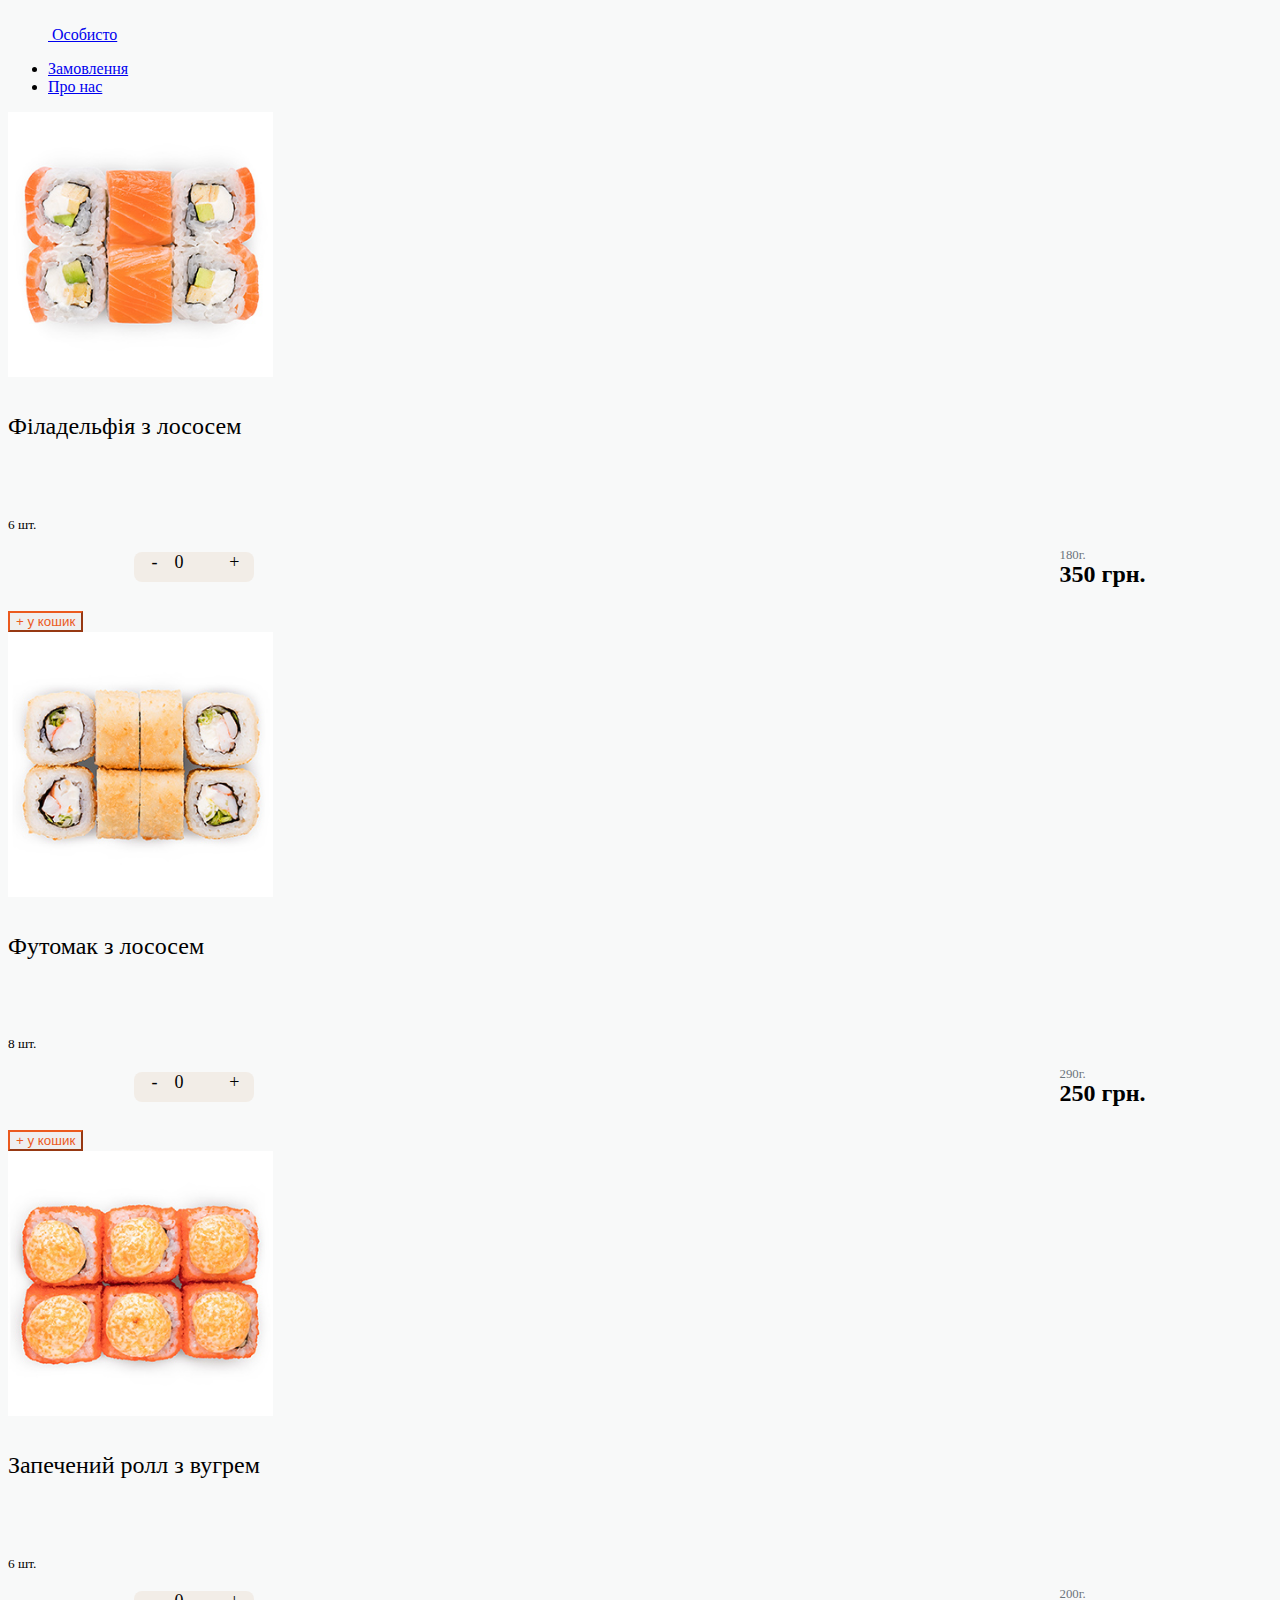
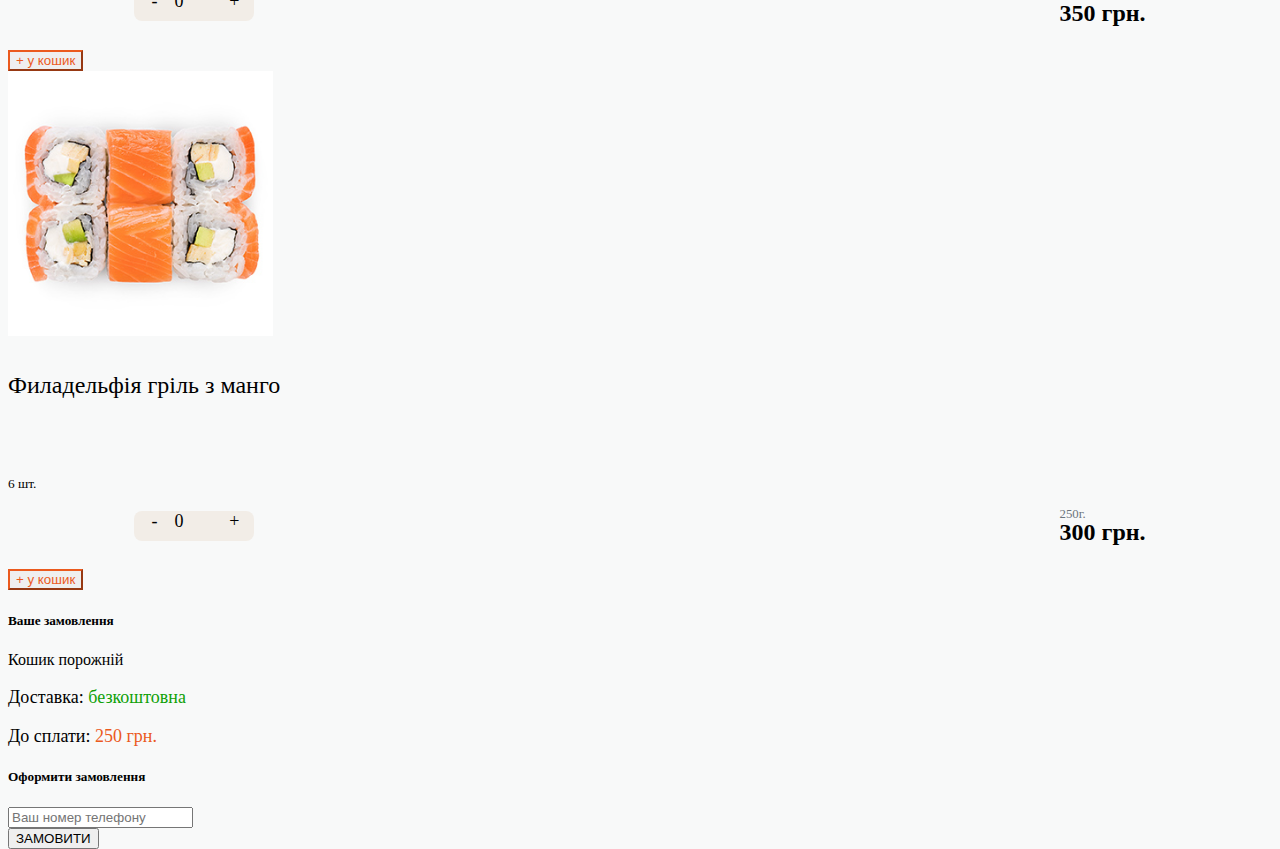
==== index.html @ 2ba21da2 "Add files via upload" ====
<!DOCTYPE html>
<html lang="en">

<head>
	<meta charset="UTF-8">
	<meta name="viewport" content="width=device-width, initial-scale=1.0, shrink-to-fit=no">
	<title>Особисто</title>
	<link rel="stylesheet" href="css/bootstrap.css">
	<link rel="stylesheet" href="css/main.css">

</head>

<body>
	<div class="container">
		<header class="d-flex flex-wrap justify-content-center py-3 mb-4 border-bottom">
		  <a href="/" class="d-flex align-items-center mb-3 mb-md-0 me-md-auto link-body-emphasis text-decoration-none">
			<svg class="bi me-2" width="40" height="32"><use xlink:href="#bootstrap"></use></svg>
			<span class="fs-4">Особисто</span>
		  </a>
	
		  <ul class="nav nav-pills">
			<li class="nav-item"><a href="#" class="nav-link active" aria-current="page">Замовлення</a></li>
			<li class="nav-item"><a href="#" class="nav-link">Про нас</a></li>
		  </ul>
		</header>
	  </div>


	<div class="container mb-5">
		<div class="row">
			<div class="col-md-8">
				<div class="row">

					<!-- Рол1 -->
					<div class="col-md-6">
						<div class="card mb-4" data-id="01">
							<img class="product-img" src="img/roll/philadelphia.jpg" alt="">
							<div class="card-body text-center">
								<h4 class="item-title">Філадельфія з лососем</h4>
								<p><small data-items-in-box class="text-muted">6 шт.</small></p>

								<div class="details-wrapper">
									<div class="items counter-wrapper">
										<div class="items__control" data-action="minus">-</div>
										<div class="items__current" data-counter>0</div>
										<div class="items__control" data-action="plus">+</div>
									</div>

									<div class="price">
										<div class="price__weight">180г.</div>
										<div class="price__currency">350 грн.</div>
									</div>
								</div>

								<button data-cart type="button" class="btn btn-block btn-outline-warning">+ у кошик</button>

							</div>
						</div>
					</div>
					<!-- // Рол1 -->

					<!-- Рол2 -->
					<div class="col-md-6">
						<div class="card mb-4" data-id="02">
							<img class="product-img" src="img/roll/california-tempura.jpg" alt="">
							<div class="card-body text-center">
								<h4 class="item-title">Футомак з лососем</h4>
								<p><small data-items-in-box class="text-muted">8 шт.</small></p>

								<div class="details-wrapper">
									<div class="items counter-wrapper">
										<div class="items__control" data-action="minus">-</div>
										<div class="items__current" data-counter>0</div>
										<div class="items__control" data-action="plus">+</div>
									</div>

									<div class="price">
										<div class="price__weight">290г.</div>
										<div class="price__currency">250 грн.</div>
									</div>
								</div>

								<button data-cart type="button" class="btn btn-block btn-outline-warning">+ у кошик</button>

							</div>
						</div>
					</div>
					<!-- // Рол2 -->

					<!-- Рол3 -->
					<div class="col-md-6">
						<div class="card mb-4" data-id="03">
							<img class="product-img" src="img/roll/zapech-california.jpg" alt="">
							<div class="card-body text-center">
								<h4 class="item-title">Запечений ролл з вугрем</h4>
								<p><small data-items-in-box class="text-muted">6 шт.</small></p>

								<div class="details-wrapper">
									<div class="items counter-wrapper">
										<div class="items__control" data-action="minus">-</div>
										<div class="items__current" data-counter>0</div>
										<div class="items__control" data-action="plus">+</div>
									</div>

									<div class="price">
										<div class="price__weight">200г.</div>
										<div class="price__currency">350 грн.</div>
									</div>

								</div>

								<button data-cart type="button" class="btn btn-block btn-outline-warning">+ у кошик</button>

							</div>
						</div>
					</div>
					<!-- // Рол3 -->

					<!-- Рол4 -->
					<div class="col-md-6">
						<div class="card mb-4" data-id="04">
							<img class="product-img" src="img/roll/philadelphia.jpg" alt="">
							<div class="card-body text-center">
								<h4 class="item-title">Филадельфія гріль з манго</h4>
								<p><small data-items-in-box class="text-muted">6 шт.</small></p>

								<div class="details-wrapper">
									<div class="items counter-wrapper">
										<div class="items__control" data-action="minus">-</div>
										<div class="items__current" data-counter>0</div>
										<div class="items__control" data-action="plus">+</div>
									</div>

									<div class="price">
										<div class="price__weight">250г.</div>
										<div class="price__currency">300 грн.</div>
									</div>

								</div>

								<button data-cart type="button" class="btn btn-block btn-outline-warning">
									+ у кошик
								</button>

							</div>
						</div>
					</div>
					<!-- // Рол4 -->

				</div>
			</div>
			<div class="col-md-4">

				<!-- КОШИК -->
				<div class="card mb-4">
					<div class="card-body">
						<h5 class="card-title">Ваше замовлення</h4>
						<div data-cart-empty class="alert alert-secondary" role="alert">
							Кошик порожній
						</div>
						<!-- cart-wrapper -->
						<div class="cart-wrapper">
						</div>
						<!-- // cart-wrapper -->

						<!-- Вартість замовлення -->
						<div class="cart-total">
							<p><span class="h5">Доставка:</span> <span class="delivery-cost free">безкоштовна</span> </p>
							<p><span class="h5">До сплати:</span> <span class="total-price">250</span> <span class="rouble">грн.</span></p>
						</div>
						<!-- // Вартість замовлення -->

					</div>

					<!-- Оформити замовлення -->
					<div id="order-form" class="card-body border-top">
						<h5 class="card-title">Оформити замовлення</h4>
						<form>
							<div class="form-group">
								<input type="text" class="form-control" placeholder="Ваш номер телефону">
							</div>
							<button type="submit" class="btn btn-primary">ЗАМОВИТИ</button>
						</form>
					</div>
					<!-- // Оформити замовлення -->

				</div>
				<!-- // Кошик -->


			</div>
		</div>
	</div>

	<!-- ВАШІ СКРИПТИ -->
	<script src = "js\my.js"></script>
	<script src = "js\koshik.js"></script>
</body>

</html>
---- css/main.css ----
body, html {
	background-color: #F8F9F9;
	height: 100%;
}

h3, h4 {
	font-family: 'Merriweather', serif;

}

.header {
	padding-top: 50px;
	padding-bottom: 50px;
}

.product-img {
	width: 265px;
	height: auto;
	margin-left: auto;
	margin-right: auto;
}

.item-title {
    font-size: 1.5rem;
    font-weight: 500;
	font-family: 'Merriweather', serif;
	height: 70px;
}

.details-wrapper {
	display: flex;
	justify-content: space-between;
	align-items: center;
	margin-bottom: 25px;
	width: 80%;
	margin-left: auto;
	margin-right: auto;
}

.items {
	font-family: 'Merriweather', serif;
	background: #f2ede7;
	border-radius: 8px;
	width: 120px;
	display: flex;
	font-size: 18px;
	height: 30px;
	overflow: hidden;
}

.items__control {
	width: 40px;
	cursor: pointer;
	transition: 0.2s ease-in;
	text-align: center;
}

.items__control:hover {
    background: #eb5a1e;
    color: #FFF;
}

.items__current {
	width: 40px;
}

/* items--small */
.items.items--small {
	width: 90px;
	font-size: 16px;
	height: 26px;
	text-align: center;
}

.items.items--small .items__control {
	width: 30px;
}

.items.items--small .items__current {
	width: 30px;
}

.price {
	text-align: left;
}

.price__weight {
	color: #6c757d!important;
	font-size: 80%;
	line-height: 1;
}

.price__currency {
	font-size: 1.5rem;
	font-weight: 600;
	line-height: 1;
}

.btn-outline-warning {
    color: #eb5a1e;
    border-color: #eb5a1e;
}

.btn-outline-warning:hover {
    color: #FFF;
    background-color: #eb5a1e;
    border-color: #eb5a1e;
}

.cart-item {

}

.cart-item__top {
	display: flex;
	align-items: flex-start;
	padding-bottom: 15px;
	border-bottom: 1px solid #dee2e6;
	margin-bottom: 15px;
}

.cart-item__img  {

}

.cart-item__img img {
	max-width: 100px;
	height: auto;
}

.cart-item__desc {
	padding-top: 15px;
	padding-left: 15px;
}

.cart-item__title {
	font-family: 'Merriweather', serif;
	font-size: 16px;
    line-height: 1.2;
	font-weight: 600;
	margin-bottom: 5px;
}

.cart-item__weight {
    color: #6c757d!important;
    font-size: 80%;
    line-height: 1;
    margin-bottom: 15px;
}

.cart-item__details {
	display: flex;
	justify-content: flex-start;
	align-items: center;
}

.cart-item__details .price__currency {
	font-size: 18px;
	margin-left: 15px;
}

.cart-total {
	font-size: 18px;
	font-weight: 500;
}

.delivery-cost {

}

.free {
	color: #0EA107;
}

.total-price {
	color: #EB5A1E;
}

.rouble {
	color: #EB5A1E;
}

.none {
	display: none;
}
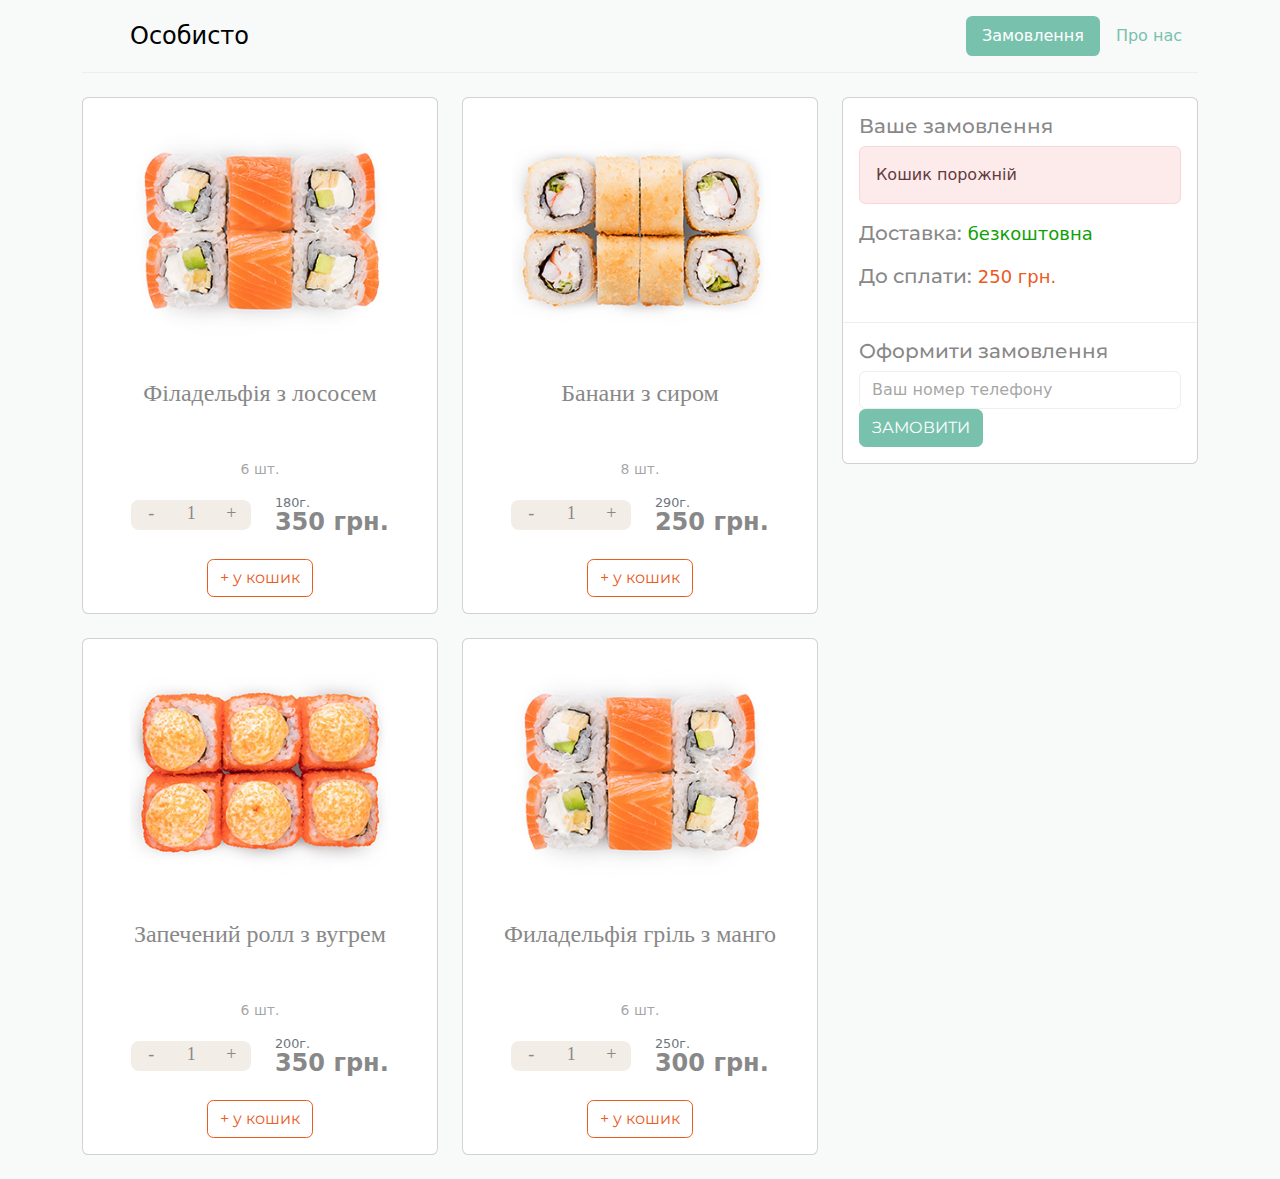
==== commit 33e8b31c: "Add files via upload" ====
--- a/index.html
+++ b/index.html
@@ -20,7 +20,7 @@
 	
 		  <ul class="nav nav-pills">
 			<li class="nav-item"><a href="#" class="nav-link active" aria-current="page">Замовлення</a></li>
-			<li class="nav-item"><a href="#" class="nav-link">Про нас</a></li>
+			<li class="nav-item"><a href="info.html" class="nav-link">Про нас</a></li>
 		  </ul>
 		</header>
 	  </div>
@@ -42,7 +42,7 @@
 								<div class="details-wrapper">
 									<div class="items counter-wrapper">
 										<div class="items__control" data-action="minus">-</div>
-										<div class="items__current" data-counter>0</div>
+										<div class="items__current" data-counter>1</div>
 										<div class="items__control" data-action="plus">+</div>
 									</div>
 
@@ -64,13 +64,13 @@
 						<div class="card mb-4" data-id="02">
 							<img class="product-img" src="img/roll/california-tempura.jpg" alt="">
 							<div class="card-body text-center">
-								<h4 class="item-title">Футомак з лососем</h4>
+								<h4 class="item-title">Банани з сиром</h4>
 								<p><small data-items-in-box class="text-muted">8 шт.</small></p>
 
 								<div class="details-wrapper">
 									<div class="items counter-wrapper">
 										<div class="items__control" data-action="minus">-</div>
-										<div class="items__current" data-counter>0</div>
+										<div class="items__current" data-counter>1</div>
 										<div class="items__control" data-action="plus">+</div>
 									</div>
 
@@ -98,7 +98,7 @@
 								<div class="details-wrapper">
 									<div class="items counter-wrapper">
 										<div class="items__control" data-action="minus">-</div>
-										<div class="items__current" data-counter>0</div>
+										<div class="items__current" data-counter>1</div>
 										<div class="items__control" data-action="plus">+</div>
 									</div>
 
@@ -127,7 +127,7 @@
 								<div class="details-wrapper">
 									<div class="items counter-wrapper">
 										<div class="items__control" data-action="minus">-</div>
-										<div class="items__current" data-counter>0</div>
+										<div class="items__current" data-counter>1</div>
 										<div class="items__control" data-action="plus">+</div>
 									</div>
 
--- a/css/main.css
+++ b/css/main.css
@@ -1,185 +1,185 @@
-body, html {
-	background-color: #F8F9F9;
-	height: 100%;
-}
-
-h3, h4 {
-	font-family: 'Merriweather', serif;
-
-}
-
-.header {
-	padding-top: 50px;
-	padding-bottom: 50px;
-}
-
-.product-img {
-	width: 265px;
-	height: auto;
-	margin-left: auto;
-	margin-right: auto;
-}
-
-.item-title {
-    font-size: 1.5rem;
-    font-weight: 500;
-	font-family: 'Merriweather', serif;
-	height: 70px;
-}
-
-.details-wrapper {
-	display: flex;
-	justify-content: space-between;
-	align-items: center;
-	margin-bottom: 25px;
-	width: 80%;
-	margin-left: auto;
-	margin-right: auto;
-}
-
-.items {
-	font-family: 'Merriweather', serif;
-	background: #f2ede7;
-	border-radius: 8px;
-	width: 120px;
-	display: flex;
-	font-size: 18px;
-	height: 30px;
-	overflow: hidden;
-}
-
-.items__control {
-	width: 40px;
-	cursor: pointer;
-	transition: 0.2s ease-in;
-	text-align: center;
-}
-
-.items__control:hover {
-    background: #eb5a1e;
-    color: #FFF;
-}
-
-.items__current {
-	width: 40px;
-}
-
-/* items--small */
-.items.items--small {
-	width: 90px;
-	font-size: 16px;
-	height: 26px;
-	text-align: center;
-}
-
-.items.items--small .items__control {
-	width: 30px;
-}
-
-.items.items--small .items__current {
-	width: 30px;
-}
-
-.price {
-	text-align: left;
-}
-
-.price__weight {
-	color: #6c757d!important;
-	font-size: 80%;
-	line-height: 1;
-}
-
-.price__currency {
-	font-size: 1.5rem;
-	font-weight: 600;
-	line-height: 1;
-}
-
-.btn-outline-warning {
-    color: #eb5a1e;
-    border-color: #eb5a1e;
-}
-
-.btn-outline-warning:hover {
-    color: #FFF;
-    background-color: #eb5a1e;
-    border-color: #eb5a1e;
-}
-
-.cart-item {
-
-}
-
-.cart-item__top {
-	display: flex;
-	align-items: flex-start;
-	padding-bottom: 15px;
-	border-bottom: 1px solid #dee2e6;
-	margin-bottom: 15px;
-}
-
-.cart-item__img  {
-
-}
-
-.cart-item__img img {
-	max-width: 100px;
-	height: auto;
-}
-
-.cart-item__desc {
-	padding-top: 15px;
-	padding-left: 15px;
-}
-
-.cart-item__title {
-	font-family: 'Merriweather', serif;
-	font-size: 16px;
-    line-height: 1.2;
-	font-weight: 600;
-	margin-bottom: 5px;
-}
-
-.cart-item__weight {
-    color: #6c757d!important;
-    font-size: 80%;
-    line-height: 1;
-    margin-bottom: 15px;
-}
-
-.cart-item__details {
-	display: flex;
-	justify-content: flex-start;
-	align-items: center;
-}
-
-.cart-item__detai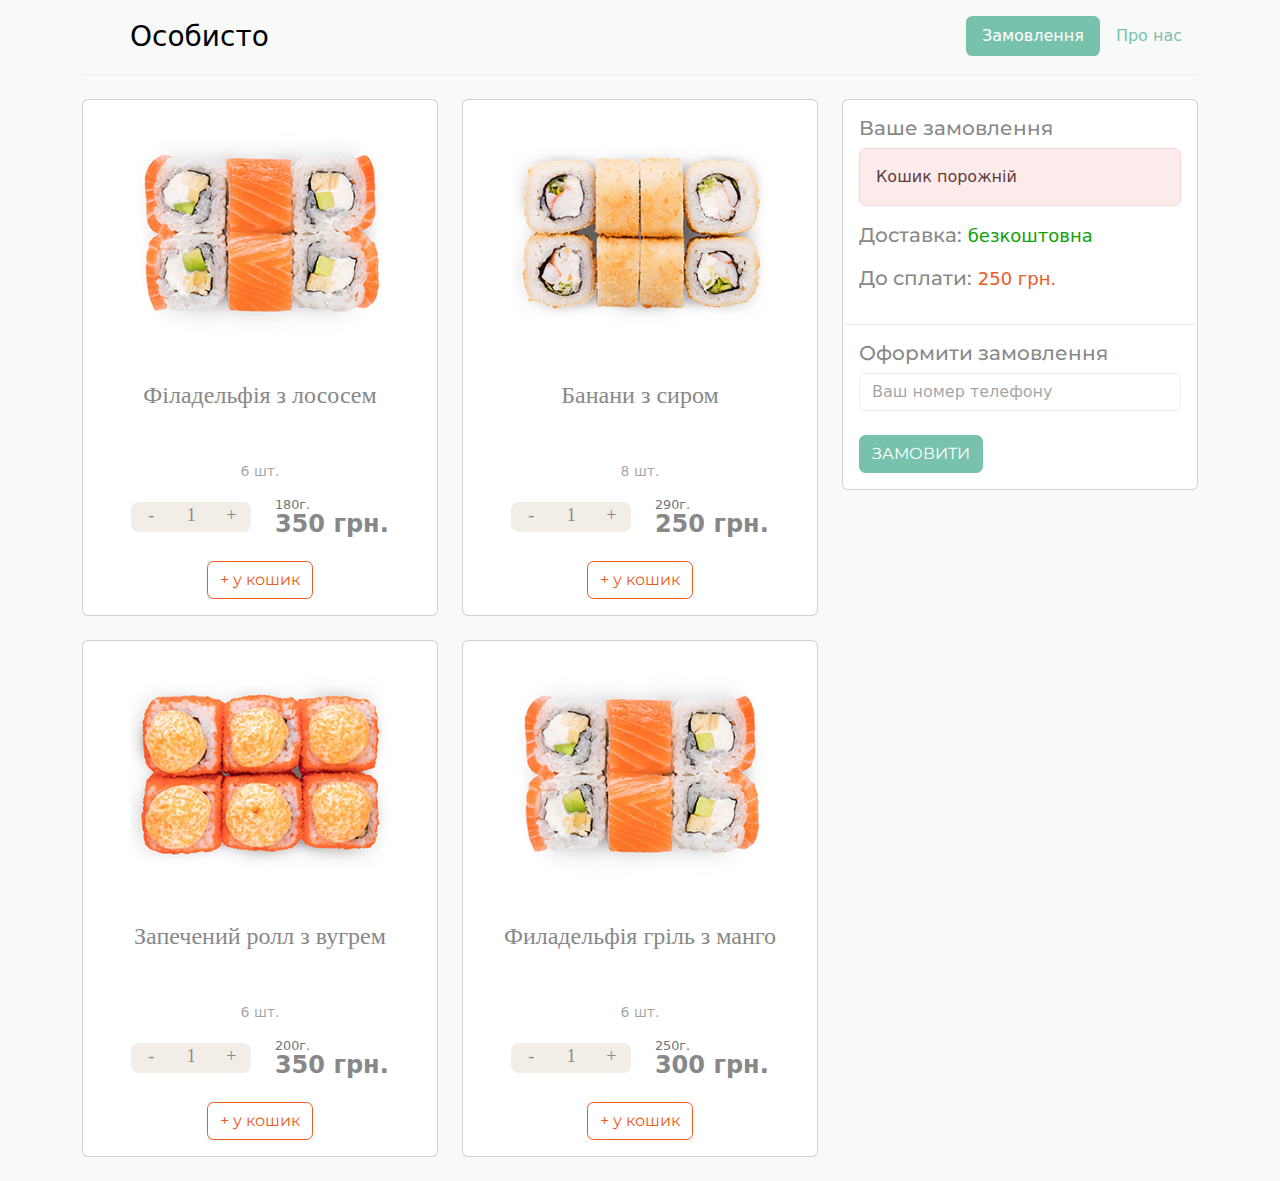
==== commit 187797d0: "Add files via upload" ====
--- a/index.html
+++ b/index.html
@@ -13,9 +13,9 @@
 <body>
 	<div class="container">
 		<header class="d-flex flex-wrap justify-content-center py-3 mb-4 border-bottom">
-		  <a href="/" class="d-flex align-items-center mb-3 mb-md-0 me-md-auto link-body-emphasis text-decoration-none">
+		  <a class="d-flex align-items-center mb-3 mb-md-0 me-md-auto link-body-emphasis text-decoration-none">
 			<svg class="bi me-2" width="40" height="32"><use xlink:href="#bootstrap"></use></svg>
-			<span class="fs-4">Особисто</span>
+			<span class="fs-3 navbar-brand">Особисто</span>
 		  </a>
 	
 		  <ul class="nav nav-pills">
@@ -178,6 +178,7 @@
 						<form>
 							<div class="form-group">
 								<input type="text" class="form-control" placeholder="Ваш номер телефону">
+								<br>
 							</div>
 							<button type="submit" class="btn btn-primary">ЗАМОВИТИ</button>
 						</form>
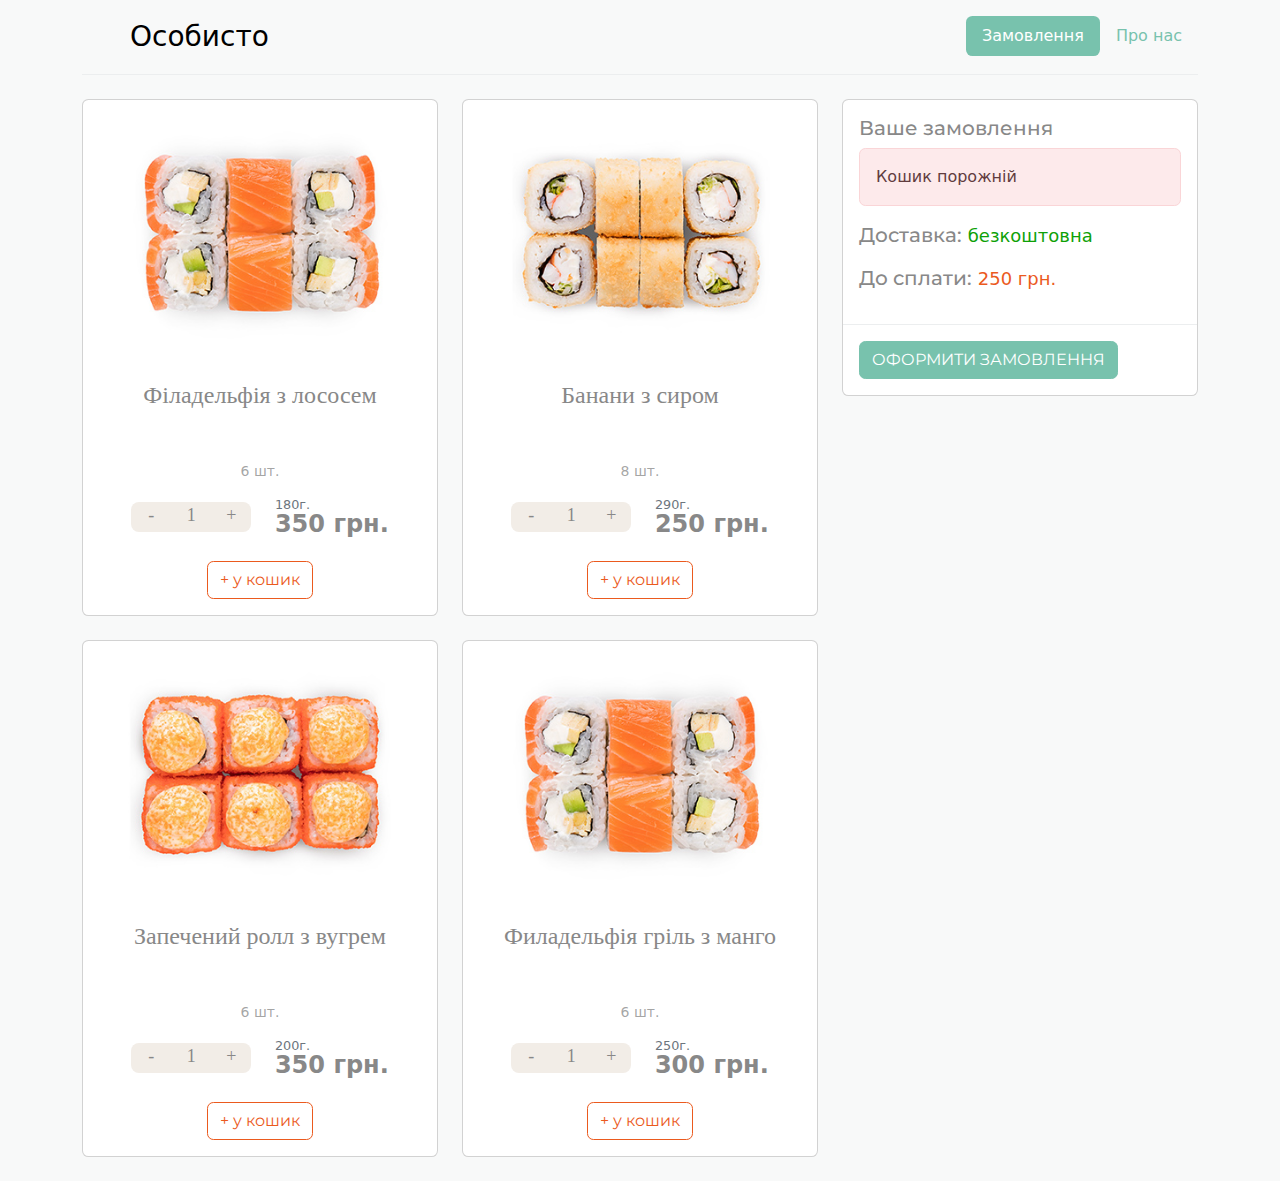
==== commit f563120b: "Add files via upload" ====
--- a/index.html
+++ b/index.html
@@ -174,14 +174,7 @@
 
 					<!-- Оформити замовлення -->
 					<div id="order-form" class="card-body border-top">
-						<h5 class="card-title">Оформити замовлення</h4>
-						<form>
-							<div class="form-group">
-								<input type="text" class="form-control" placeholder="Ваш номер телефону">
-								<br>
-							</div>
-							<button type="submit" class="btn btn-primary">ЗАМОВИТИ</button>
-						</form>
+							<button type="submit" class="btn btn-primary">ОФОРМИТИ ЗАМОВЛЕННЯ</button>
 					</div>
 					<!-- // Оформити замовлення -->
 
@@ -192,7 +185,28 @@
 			</div>
 		</div>
 	</div>
-
+	<div id="order-modal" class="modal">
+		<div class="modal-content">
+			<span class="close">&times;</span>
+			<h2>Оформлення замовлення</h2>
+			<form id="order-form">
+				<div class="form-group">
+					<label for="customer-name">Ваше ім'я:</label>
+					<input type="text" id="customer-name" class="form-control" placeholder="Введіть ваше ім'я" required>
+				</div>
+				<div class="form-group">
+					<label for="customer-phone">Номер телефону:</label>
+					<input type="tel" id="customer-phone" class="form-control" placeholder="Введіть ваш номер телефону" required>
+				</div>
+				<div class="form-group">
+					<label for="order-notes">Додаткова інформація:</label>
+					<textarea id="order-notes" class="form-control" placeholder="Коментар до замовлення"></textarea>
+				</div>
+				<button type="submit" class="btn btn-primary">Підтвердити замовлення</button>
+			</form>
+		</div>
+	</div>
+	
 	<!-- ВАШІ СКРИПТИ -->
 	<script src = "js\my.js"></script>
 	<script src = "js\koshik.js"></script>
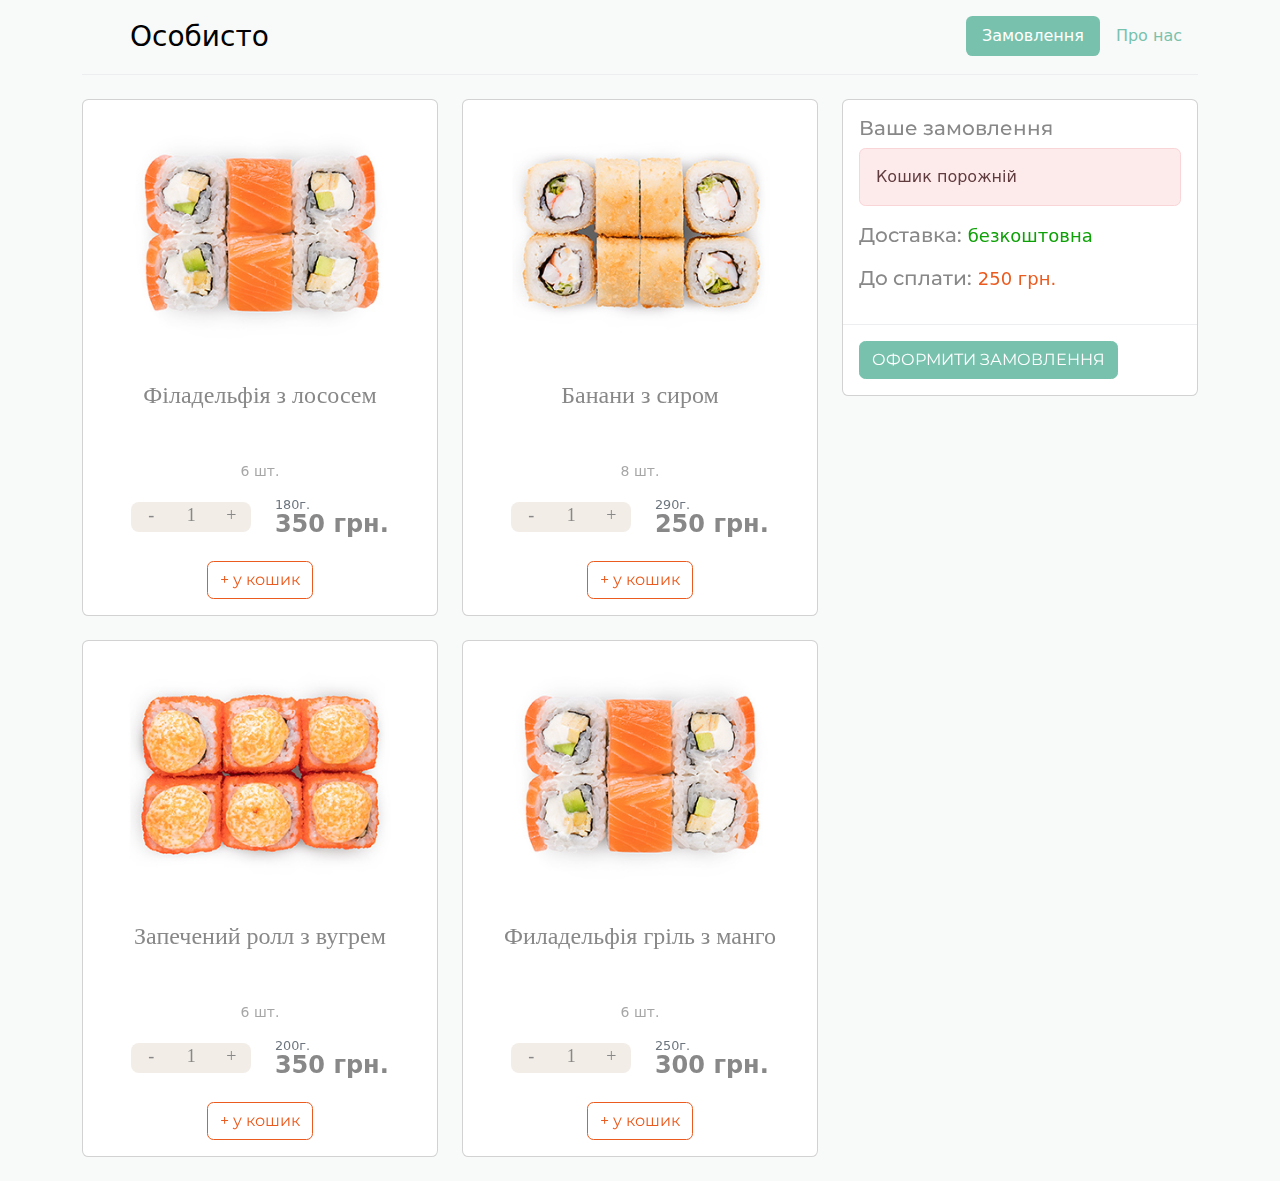
==== commit ba0cddb0: "Add files via upload" ====
--- a/index.html
+++ b/index.html
@@ -19,7 +19,7 @@
 		  </a>
 	
 		  <ul class="nav nav-pills">
-			<li class="nav-item"><a href="#" class="nav-link active" aria-current="page">Замовлення</a></li>
+			<li class="nav-item"><a href="" class="nav-link active" aria-current="page">Замовлення</a></li>
 			<li class="nav-item"><a href="info.html" class="nav-link">Про нас</a></li>
 		  </ul>
 		</header>
@@ -34,7 +34,9 @@
 					<!-- Рол1 -->
 					<div class="col-md-6">
 						<div class="card mb-4" data-id="01">
-							<img class="product-img" src="img/roll/philadelphia.jpg" alt="">
+							<a href="product01.html">
+							<img class="product-img" src="img/roll/philadelphia.jpg" alt="Зображення товару">
+							</a>
 							<div class="card-body text-center">
 								<h4 class="item-title">Філадельфія з лососем</h4>
 								<p><small data-items-in-box class="text-muted">6 шт.</small></p>
@@ -62,7 +64,9 @@
 					<!-- Рол2 -->
 					<div class="col-md-6">
 						<div class="card mb-4" data-id="02">
+							<a href="product02.html">
 							<img class="product-img" src="img/roll/california-tempura.jpg" alt="">
+							</a>
 							<div class="card-body text-center">
 								<h4 class="item-title">Банани з сиром</h4>
 								<p><small data-items-in-box class="text-muted">8 шт.</small></p>
@@ -90,7 +94,9 @@
 					<!-- Рол3 -->
 					<div class="col-md-6">
 						<div class="card mb-4" data-id="03">
+							<a href="product03.html">
 							<img class="product-img" src="img/roll/zapech-california.jpg" alt="">
+							</a>
 							<div class="card-body text-center">
 								<h4 class="item-title">Запечений ролл з вугрем</h4>
 								<p><small data-items-in-box class="text-muted">6 шт.</small></p>
@@ -119,7 +125,9 @@
 					<!-- Рол4 -->
 					<div class="col-md-6">
 						<div class="card mb-4" data-id="04">
+							<a href="product04.html">
 							<img class="product-img" src="img/roll/philadelphia.jpg" alt="">
+						</a>
 							<div class="card-body text-center">
 								<h4 class="item-title">Филадельфія гріль з манго</h4>
 								<p><small data-items-in-box class="text-muted">6 шт.</small></p>
--- a/css/main.css
+++ b/css/main.css
@@ -16,8 +16,8 @@
 .product-img {
 	width: 265px;
 	height: auto;
-	margin-left: auto;
-	margin-right: auto;
+	display: block;
+	margin: 0 auto;
 }
 
 .item-title {
@@ -183,3 +183,98 @@
 .none {
 	display: none;
 }
+
+#order-form .form-group {
+    margin-bottom: 12px; 
+}
+
+.modal {
+    display: none; 
+    position: fixed;
+    z-index: 1000;
+    left: 0;
+    top: 0;
+    width: 100%;
+    height: 100%;
+    overflow: auto;
+    background-color: rgba(0, 0, 0, 0.5); 
+}
+
+.modal-content {
+    background-color: #fff;
+    margin: 10% auto;
+    padding: 20px;
+    border-radius: 8px;
+    width: 80%;
+    max-width: 500px;
+    box-shadow: 0 4px 8px rgba(0, 0, 0, 0.2);
+}
+
+.close {
+    color: #aaa;
+    float: right;
+    font-size: 28px;
+    font-weight: bold;
+    cursor: pointer;
+	margin-top: -20px;
+}
+
+.close:hover,
+.close:focus {
+    color: black;
+    text-decoration: none;
+    cursor: pointer;
+}
+
+.modal h2 {
+    margin-top: 0;
+    font-size: 24px;
+}
+
+.card.mb-4 {
+    position: sticky;
+    top: 10px;
+    z-index: 1000; 
+}
+
+
+.cart-item {
+    position: relative; /* Это нужно для позиционирования крестика внутри каждого товара */
+}
+
+.cart-item .remove-item {
+    position: absolute; /* Абсолютное позиционирование внутри каждого товара */
+    top: 5px; /* Отступ сверху */
+    right: 5px; /* Отступ справа */
+    background: transparent; /* Прозрачный фон */
+    border: none; /* Убираем границу */
+    color: #eb5a1e; /* Цвет крестика */
+    font-size: 16px; /* Размер крестика */
+    font-weight: bold; /* Жирность */
+    cursor: pointer; /* Указатель при наведении */
+    line-height: 1;
+    padding: 0;
+    z-index: 10; /* Чтобы крестик был сверху */
+}
+
+.cart-item .remove-item:hover {
+    color: #ff3e00; /* Цвет крестика при наведении */
+    transform: scale(1.2); /* Увеличение при наведении */
+    transition: 0.2s ease-in-out; /* Плавный переход */
+}
+
+.product-info {
+    margin: 20px; /* Отступы снаружи */
+    padding: 15px; /* Внутренние отступы */
+    background-color: #fff; /* Фон для теста */
+    border-radius: 8px; /* Скругленные углы */
+    box-shadow: 0 2px 4px rgba(0, 0, 0, 0.1); /* Легкая тень */
+}
+
+.product-img-info {
+    width: 60%; /* Уменьшение до 75% */
+    height: auto; /* Сохранение пропорций */
+    display: block; /* Убирает inline эффекты */
+    margin: 0 auto; /* Центрирование изображения */
+}
+
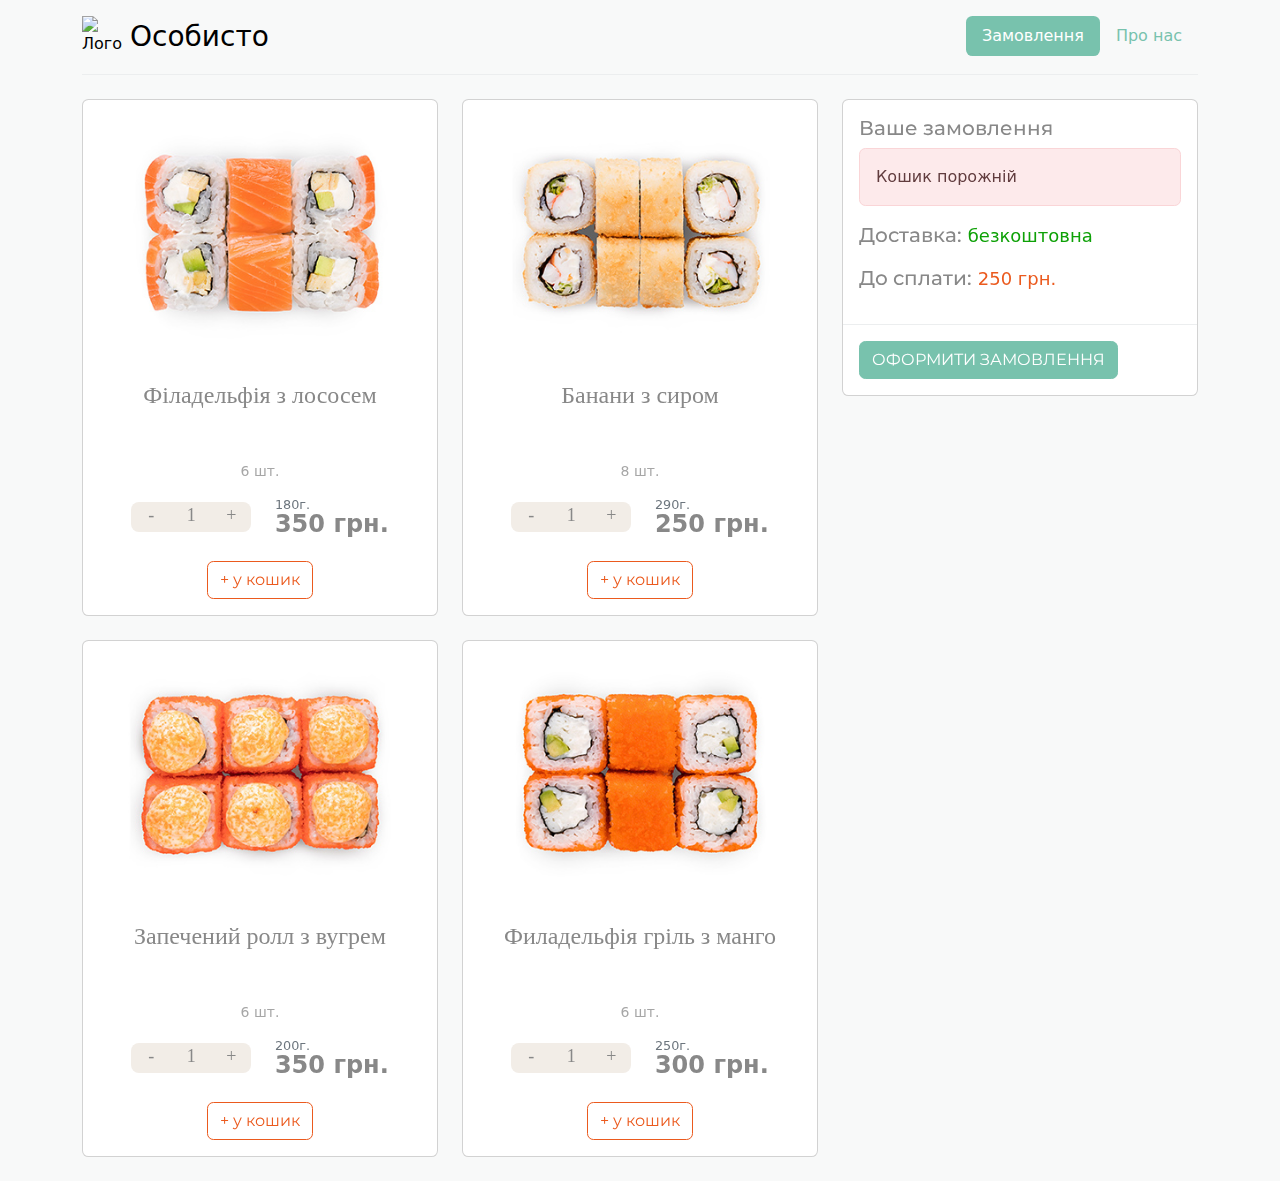
==== commit d056cbd2: "Add files via upload" ====
--- a/index.html
+++ b/index.html
@@ -12,9 +12,9 @@
 
 <body>
 	<div class="container">
-		<header class="d-flex flex-wrap justify-content-center py-3 mb-4 border-bottom">
-		  <a class="d-flex align-items-center mb-3 mb-md-0 me-md-auto link-body-emphasis text-decoration-none">
-			<svg class="bi me-2" width="40" height="32"><use xlink:href="#bootstrap"></use></svg>
+		<header class="d-flex flex-wrap  py-3 mb-4 border-bottom">
+		  <a class="d-flex mb-3 mb-md-0 me-md-auto link-body-emphasis text-decoration-none">
+			<img src="img/logo.png" alt="Логотип" width="40" height="40" class="me-2">
 			<span class="fs-3 navbar-brand">Особисто</span>
 		  </a>
 	
@@ -126,7 +126,7 @@
 					<div class="col-md-6">
 						<div class="card mb-4" data-id="04">
 							<a href="product04.html">
-							<img class="product-img" src="img/roll/philadelphia.jpg" alt="">
+							<img class="product-img" src="img/roll/california-hit.jpg" alt="">
 						</a>
 							<div class="card-body text-center">
 								<h4 class="item-title">Филадельфія гріль з манго</h4>
@@ -197,6 +197,9 @@
 		<div class="modal-content">
 			<span class="close">&times;</span>
 			<h2>Оформлення замовлення</h2>
+			<div id="order-details">
+				<!-- Сюда будет добавляться информация о заказе -->
+			</div>
 			<form id="order-form">
 				<div class="form-group">
 					<label for="customer-name">Ваше ім'я:</label>
@@ -220,4 +223,4 @@
 	<script src = "js\koshik.js"></script>
 </body>
 
-</html>
+</html>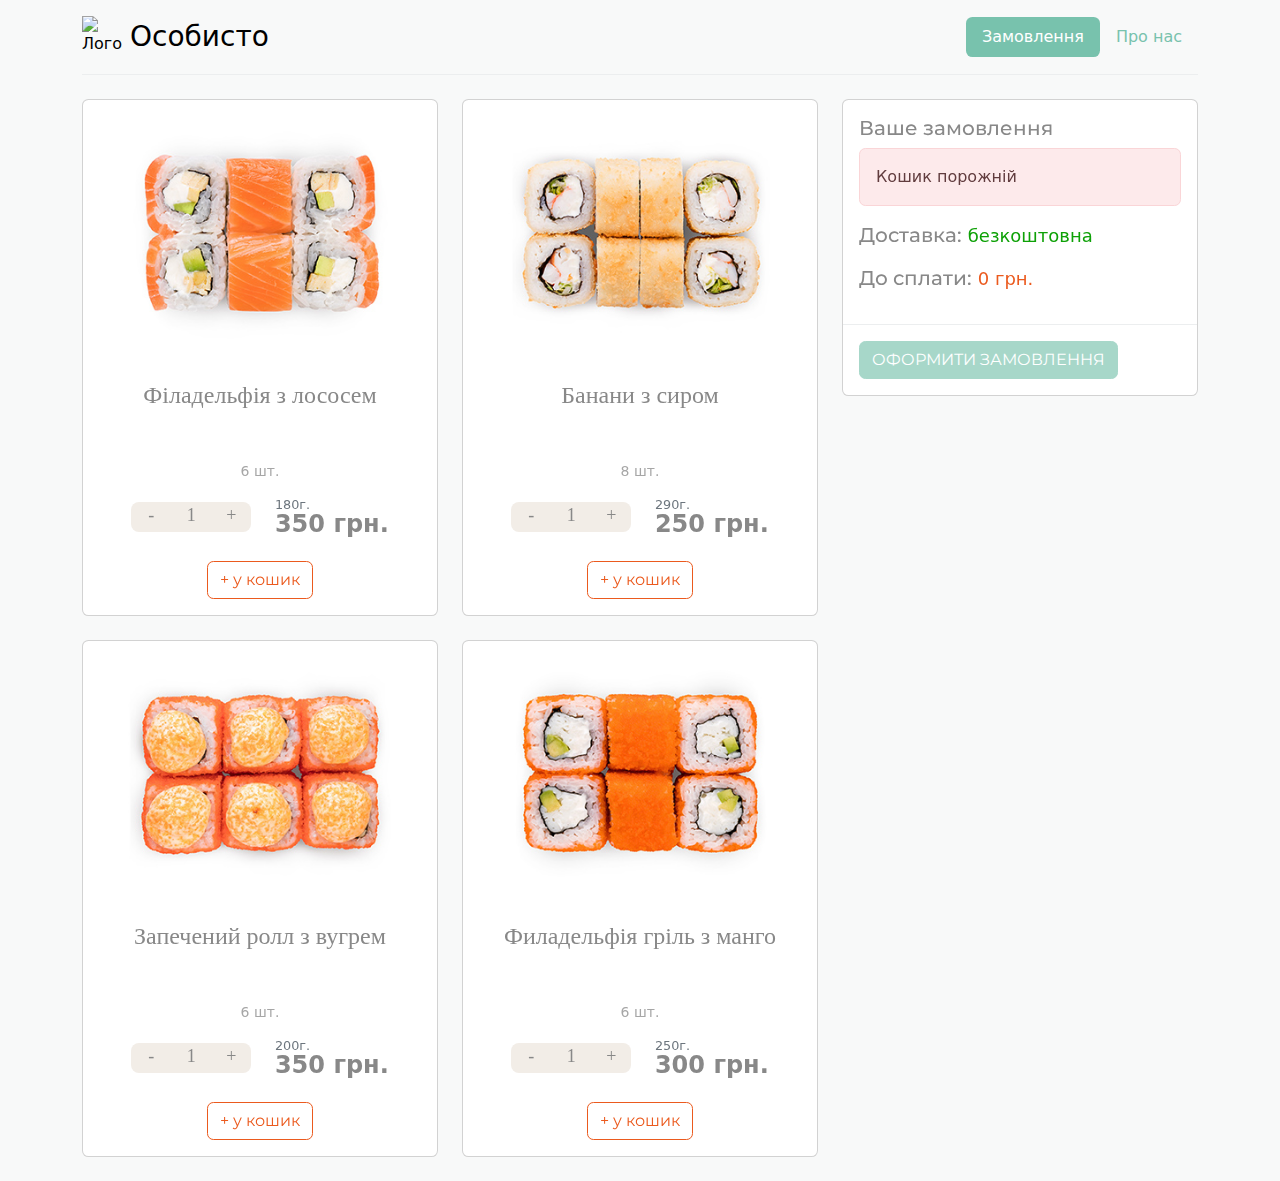
==== commit 418ae308: "Add files via upload" ====
--- a/index.html
+++ b/index.html
@@ -174,7 +174,7 @@
 						<!-- Вартість замовлення -->
 						<div class="cart-total">
 							<p><span class="h5">Доставка:</span> <span class="delivery-cost free">безкоштовна</span> </p>
-							<p><span class="h5">До сплати:</span> <span class="total-price">250</span> <span class="rouble">грн.</span></p>
+							<p><span class="h5">До сплати:</span> <span class="total-price">0</span> <span class="rouble">грн.</span></p>
 						</div>
 						<!-- // Вартість замовлення -->
 
@@ -182,7 +182,7 @@
 
 					<!-- Оформити замовлення -->
 					<div id="order-form" class="card-body border-top">
-							<button type="submit" class="btn btn-primary">ОФОРМИТИ ЗАМОВЛЕННЯ</button>
+							<button type="submit" class="btn btn-primary" disabled>ОФОРМИТИ ЗАМОВЛЕННЯ</button>
 					</div>
 					<!-- // Оформити замовлення -->
 
@@ -198,7 +198,6 @@
 			<span class="close">&times;</span>
 			<h2>Оформлення замовлення</h2>
 			<div id="order-details">
-				<!-- Сюда будет добавляться информация о заказе -->
 			</div>
 			<form id="order-form">
 				<div class="form-group">
@@ -208,6 +207,8 @@
 				<div class="form-group">
 					<label for="customer-phone">Номер телефону:</label>
 					<input type="tel" id="customer-phone" class="form-control" placeholder="Введіть ваш номер телефону" required>
+					<input type="checkbox" id="no-call" class="form-check-input">
+					<label for="no-call" class="form-check-label">Не телефонувати мені</label>
 				</div>
 				<div class="form-group">
 					<label for="order-notes">Додаткова інформація:</label>
@@ -215,6 +216,7 @@
 				</div>
 				<button type="submit" class="btn btn-primary">Підтвердити замовлення</button>
 			</form>
+			
 		</div>
 	</div>
 	
--- a/css/main.css
+++ b/css/main.css
@@ -8,9 +8,11 @@
 
 }
 
-.header {
-	padding-top: 50px;
-	padding-bottom: 50px;
+header {
+    display: flex;
+    justify-content: space-between; /* Элементы распределяются по краям */
+    align-items: center; /* Выравнивание по вертикали */
+    width: 100%; /* Хэдер занимает всю ширину */
 }
 
 .product-img {
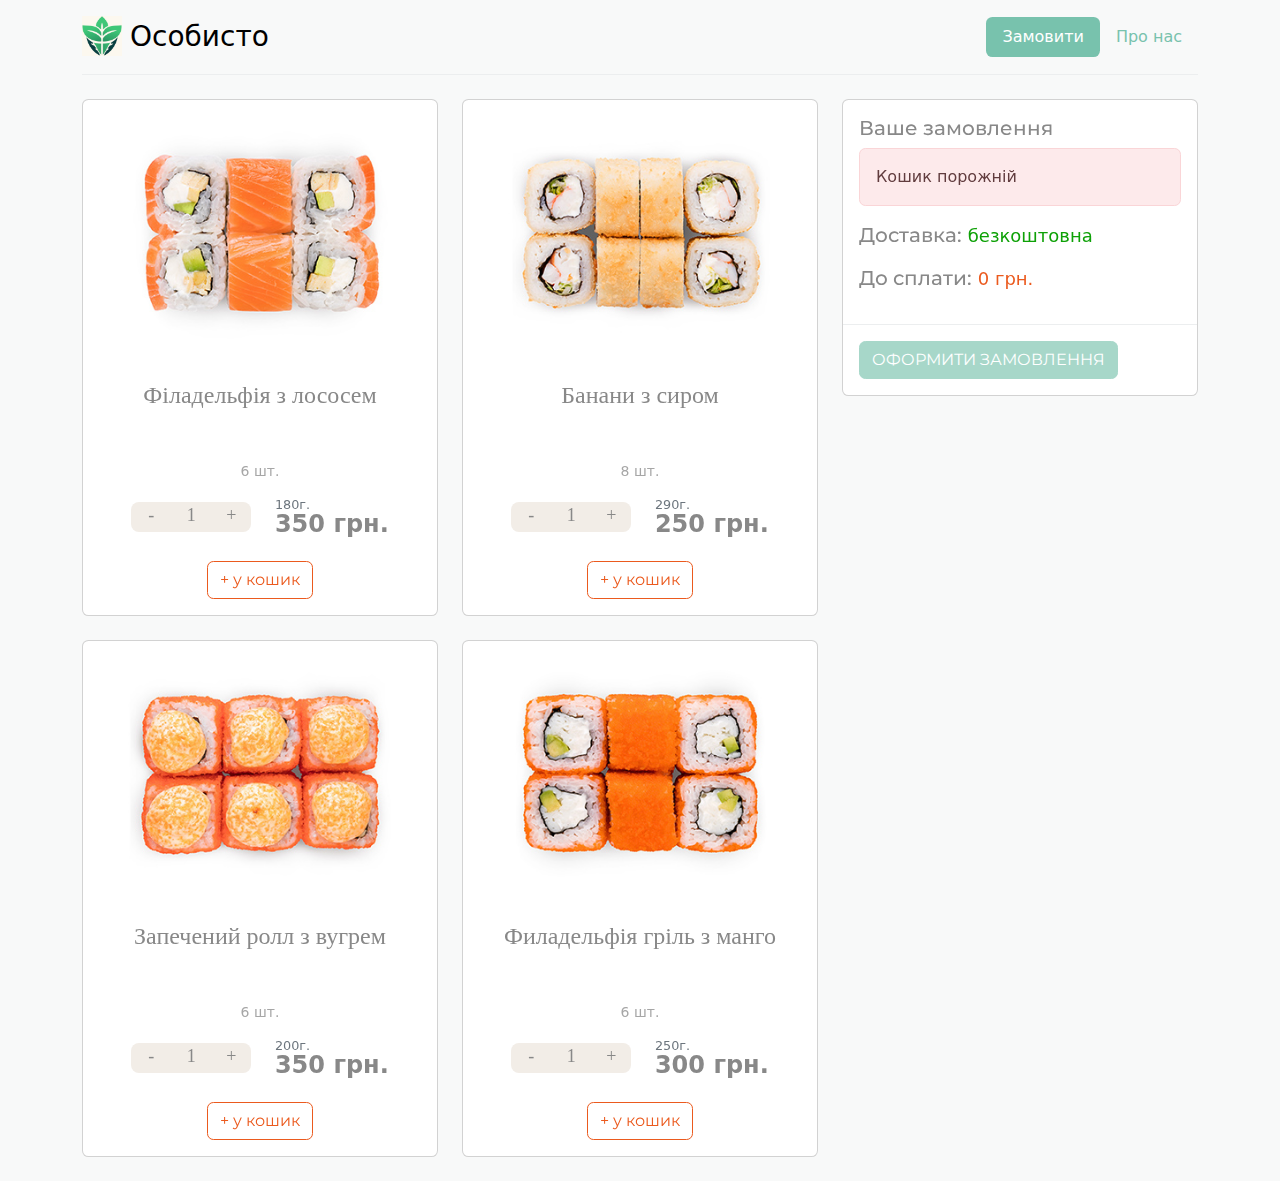
==== commit 5838b61a: "Update index.html" ====
--- a/index.html
+++ b/index.html
@@ -19,7 +19,7 @@
 		  </a>
 	
 		  <ul class="nav nav-pills">
-			<li class="nav-item"><a href="" class="nav-link active" aria-current="page">Замовлення</a></li>
+			<li class="nav-item"><a href="" class="nav-link active" aria-current="page">Замовити</a></li>
 			<li class="nav-item"><a href="info.html" class="nav-link">Про нас</a></li>
 		  </ul>
 		</header>
@@ -225,4 +225,4 @@
 	<script src = "js\koshik.js"></script>
 </body>
 
-</html>+</html>
--- a/css/main.css
+++ b/css/main.css
@@ -10,9 +10,9 @@
 
 header {
     display: flex;
-    justify-content: space-between; /* Элементы распределяются по краям */
-    align-items: center; /* Выравнивание по вертикали */
-    width: 100%; /* Хэдер занимает всю ширину */
+    justify-content: space-between; 
+    align-items: center; 
+    width: 100%; 
 }
 
 .product-img {
@@ -241,42 +241,42 @@
 
 
 .cart-item {
-    position: relative; /* Это нужно для позиционирования крестика внутри каждого товара */
+    position: relative; 
 }
 
 .cart-item .remove-item {
-    position: absolute; /* Абсолютное позиционирование внутри каждого товара */
-    top: 5px; /* Отступ сверху */
-    right: 5px; /* Отступ справа */
-    background: transparent; /* Прозрачный фон */
-    border: none; /* Убираем границу */
-    color: #eb5a1e; /* Цвет крестика */
-    font-size: 16px; /* Размер крестика */
-    font-weight: bold; /* Жирность */
-    cursor: pointer; /* Указатель при наведении */
+    position: absolute; 
+    top: 5px; 
+    right: 5px; 
+    background: transparent; 
+    border: none; 
+    color: #eb5a1e; 
+    font-size: 16px; 
+    font-weight: bold; 
+    cursor: pointer; 
     line-height: 1;
     padding: 0;
-    z-index: 10; /* Чтобы крестик был сверху */
+    z-index: 10; 
 }
 
 .cart-item .remove-item:hover {
-    color: #ff3e00; /* Цвет крестика при наведении */
-    transform: scale(1.2); /* Увеличение при наведении */
-    transition: 0.2s ease-in-out; /* Плавный переход */
+    color: #ff3e00; 
+    transform: scale(1.2); 
+    transition: 0.2s ease-in-out; 
 }
 
 .product-info {
-    margin: 20px; /* Отступы снаружи */
-    padding: 15px; /* Внутренние отступы */
-    background-color: #fff; /* Фон для теста */
-    border-radius: 8px; /* Скругленные углы */
-    box-shadow: 0 2px 4px rgba(0, 0, 0, 0.1); /* Легкая тень */
+    margin: 20px;
+    padding: 15px; 
+    background-color: #fff; 
+    border-radius: 8px; 
+    box-shadow: 0 2px 4px rgba(0, 0, 0, 0.1); 
 }
 
 .product-img-info {
-    width: 60%; /* Уменьшение до 75% */
-    height: auto; /* Сохранение пропорций */
-    display: block; /* Убирает inline эффекты */
-    margin: 0 auto; /* Центрирование изображения */
-}
-
+    width: 60%; 
+    height: auto; 
+    display: block; 
+    margin: 0 auto; 
+}
+
